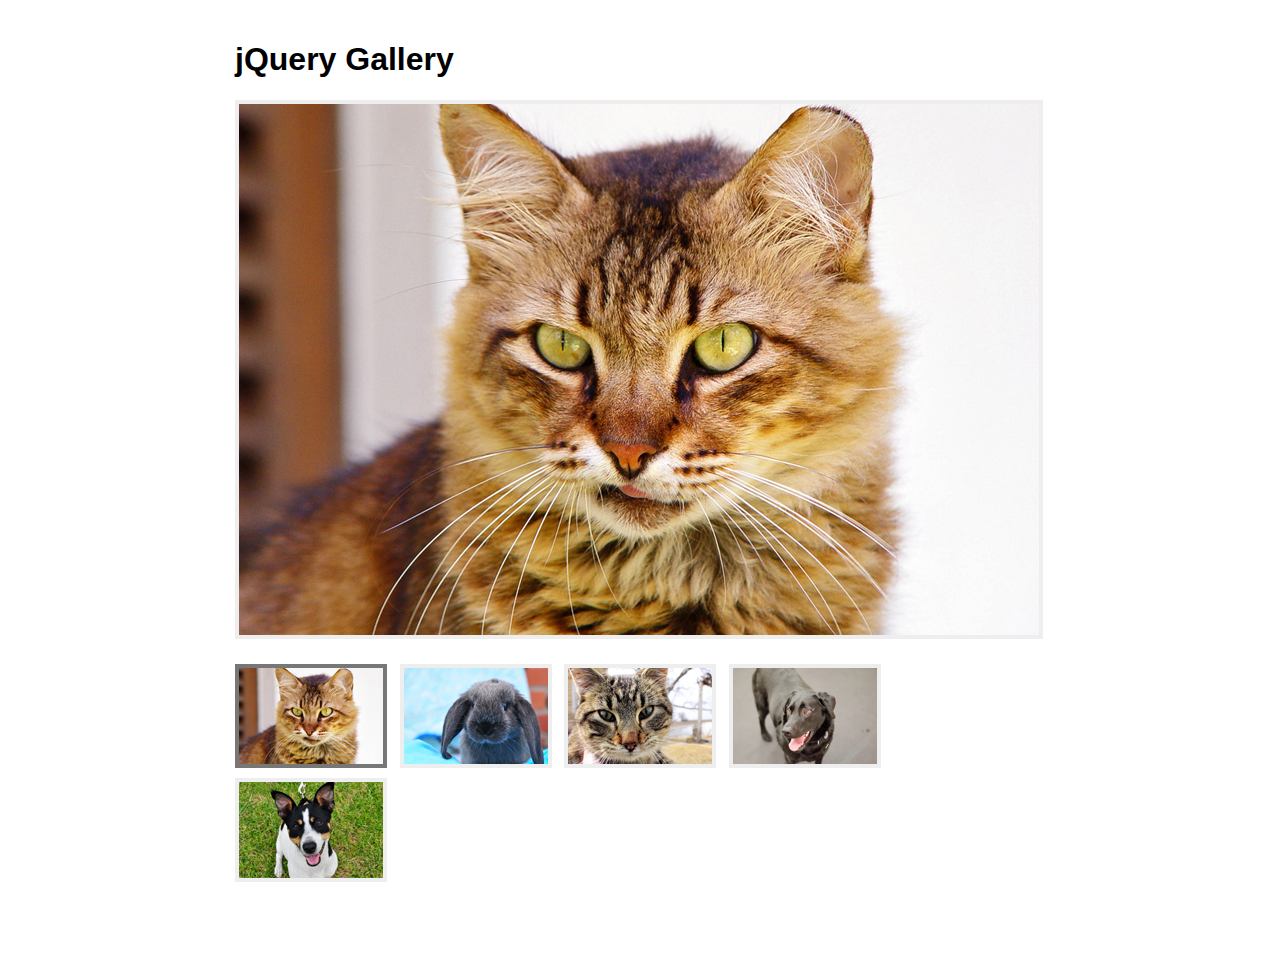
==== gallery-start/index.html @ 63d63bfc "finally working with fancybox images. most up to date fully working files" ====
<!DOCTYPE html>
<html>
<head>
  <title>jQuery Gallery</title>
  <link rel="stylesheet" href="stylesheet.css">
  <link rel="stylesheet" href="fancybox/jquery.fancybox.css" type="text/css" media="screen" />
</head>
<body>
  <div class="container clearfix">
    <div class="gallery">
      <h1>jQuery Gallery</h1>

      <div class="full">
          <!-- first image is viewable to start -->
          <a class="fancybox" href="images/petStoreImages/cat2Large.jpg"><img class="previewFull" src="images/petStoreImages/cat2Large.jpg" /></a>
      </div>

      <div class="previews">
          <a href="#" class="selected" data-full="images/petStoreImages/cat2Large.jpg"><img src="images/petStoreImages/cat2Small.jpg" /></a>
          <a href="#" data-full="images/petStoreImages/bunnyLarge.jpg"><img src="images/petStoreImages/bunnySmall.jpg" /></a>
          <a href="#" data-full="images/petStoreImages/cat1Large.jpg"><img src="images/petStoreImages/cat1Small.jpg" /></a>
          <a href="#" data-full="images/petStoreImages/dog1Large.jpg"><img src="images/petStoreImages/dog1Small.jpg" /></a>
          <a href="#" id="last" data-full="images/petStoreImages/dog2Large.jpg"><img src="images/petStoreImages/dog2Small.jpg" /></a>
      </div>

    </div>
  </div>

  <script src="http://ajax.googleapis.com/ajax/libs/jquery/1.10.2/jquery.min.js"></script>
  <script src="fancybox/jquery.fancybox.js?v=2.1.4"></script>
  <script>
    $(function() {
      $('.previews a').on('click', function(e){
        e.preventDefault();
        
        var src = $(this).data('full');
        // value of data-full is stored in src
        $('img.previewFull').attr('src', src).hide().fadeIn("slow");
        $('.full a').attr('href', src);

        // make img.previewFull an object apply the attribute method and in src attribute pass src variable (data-full)
        // $(".previews a").on("click", function(){
        //   $(".previewFull").fadeIn("slow", function(){
        //     console.log("this is working");
        //   });
        // });
      });

      $('.previews a').on('click', function(){
        $('.previews a').removeClass('selected');
        $(this).addClass('selected');
        //take .previews a and on click, removeClass selected and addClass to whatever you clicked (needs to be it's own event)

        // $(".previewFull:hidden:first").fadeIn("slow");
        // console.log("jumanji");
      });

      // $(".previews a").on("click", function(){
      //   $("img.previewFull:hidden:first").fadeIn(1800);
      //     console.log("jumanji");
      // });



      $(".fancybox").fancybox({});

      // $("a.fancybox-item.fancybox-close").on("click", function (){
      //   $("a img.previewFull").css({"display":"block"});
      //   console.log("cat Babies!");
      // });




      // $(this).addClass('selected');
      // $(this).prev().removeClass('selected');


      
      // $('.previewFull').on('click', function(){
      //   .fancybox.open(src);
      // });
    });
  </script>
</body>
</html>
---- gallery-start/stylesheet.css ----
*, *:before, *:after {
  -moz-box-sizing: border-box; -webkit-box-sizing: border-box; box-sizing: border-box;
 }

/*! normalize.css v3.0.1 | MIT License | git.io/normalize */html{font-family:sans-serif;-ms-text-size-adjust:100%;-webkit-text-size-adjust:100%}body{margin:0}article,aside,details,figcaption,figure,footer,header,hgroup,main,nav,section,summary{display:block}audio,canvas,progress,video{display:inline-block;vertical-align:baseline}audio:not([controls]){display:none;height:0}[hidden],template{display:none}a{background:0 0}a:active,a:hover{outline:0}abbr[title]{border-bottom:1px dotted}b,strong{font-weight:700}dfn{font-style:italic}h1{font-size:2em;margin:.67em 0}mark{background:#ff0;color:#000}small{font-size:80%}sub,sup{font-size:75%;line-height:0;position:relative;vertical-align:baseline}sup{top:-.5em}sub{bottom:-.25em}img{border:0}svg:not(:root){overflow:hidden}figure{margin:1em 40px}hr{-moz-box-sizing:content-box;box-sizing:content-box;height:0}pre{overflow:auto}code,kbd,pre,samp{font-family:monospace,monospace;font-size:1em}button,input,optgroup,select,textarea{color:inherit;font:inherit;margin:0}button{overflow:visible}button,select{text-transform:none}button,html input[type=button],input[type=reset],input[type=submit]{-webkit-appearance:button;cursor:pointer}button[disabled],html input[disabled]{cursor:default}button::-moz-focus-inner,input::-moz-focus-inner{border:0;padding:0}input{line-height:normal}input[type=checkbox],input[type=radio]{box-sizing:border-box;padding:0}input[type=number]::-webkit-inner-spin-button,input[type=number]::-webkit-outer-spin-button{height:auto}input[type=search]{-webkit-appearance:textfield;-moz-box-sizing:content-box;-webkit-box-sizing:content-box;box-sizing:content-box}input[type=search]::-webkit-search-cancel-button,input[type=search]::-webkit-search-decoration{-webkit-appearance:none}fieldset{border:1px solid silver;margin:0 2px;padding:.35em .625em .75em}legend{border:0;padding:0}textarea{overflow:auto}optgroup{font-weight:700}table{border-collapse:collapse;border-spacing:0}td,th{padding:0}

.clearfix:after {
   content: " ";
   visibility: hidden;
   display: block;
   height: 0;
   clear: both;
}


.container {
    width: 850px;
    margin: 0 auto;
    padding: 20px;
    padding-bottom: 40px;
    font-family: 'Calibri','CalibriRegular',Verdana,Arial,Helvetica,sans-serif;
}

.gallery {
  

}

.previews, .full, .desc {
    /*float: left;*/
    /*margin-right: 10px;*/
    margin-bottom: 25px;
}

.desc, .full {
    /*width: 400px;*/
    /*font-size: 12px;*/
    font-size: 0;
}

.desc h2 {
    margin-top: 0;
}

.previews {
  clear:both;
}

.previews a {
    display: inline-block;
    margin-bottom: 10px;
    margin-top:3em;
    margin-right: 1%;
    font-size: 0;
}

#last {
  margin-right: 0;
}

.full {
  float: left;
}

.full, .full img {
    /*height: 600px;*/
}

.previews a, .full {
    border: 4px solid #eee;
}

.previews a:hover, .previews a.selected {
    border: 4px solid #777;
}

.full img:hover {
    cursor: pointer;
}

.clearfix:after {
   content: ".";
   visibility: hidden;
   display: block;
   height: 0;
   clear: both;
}
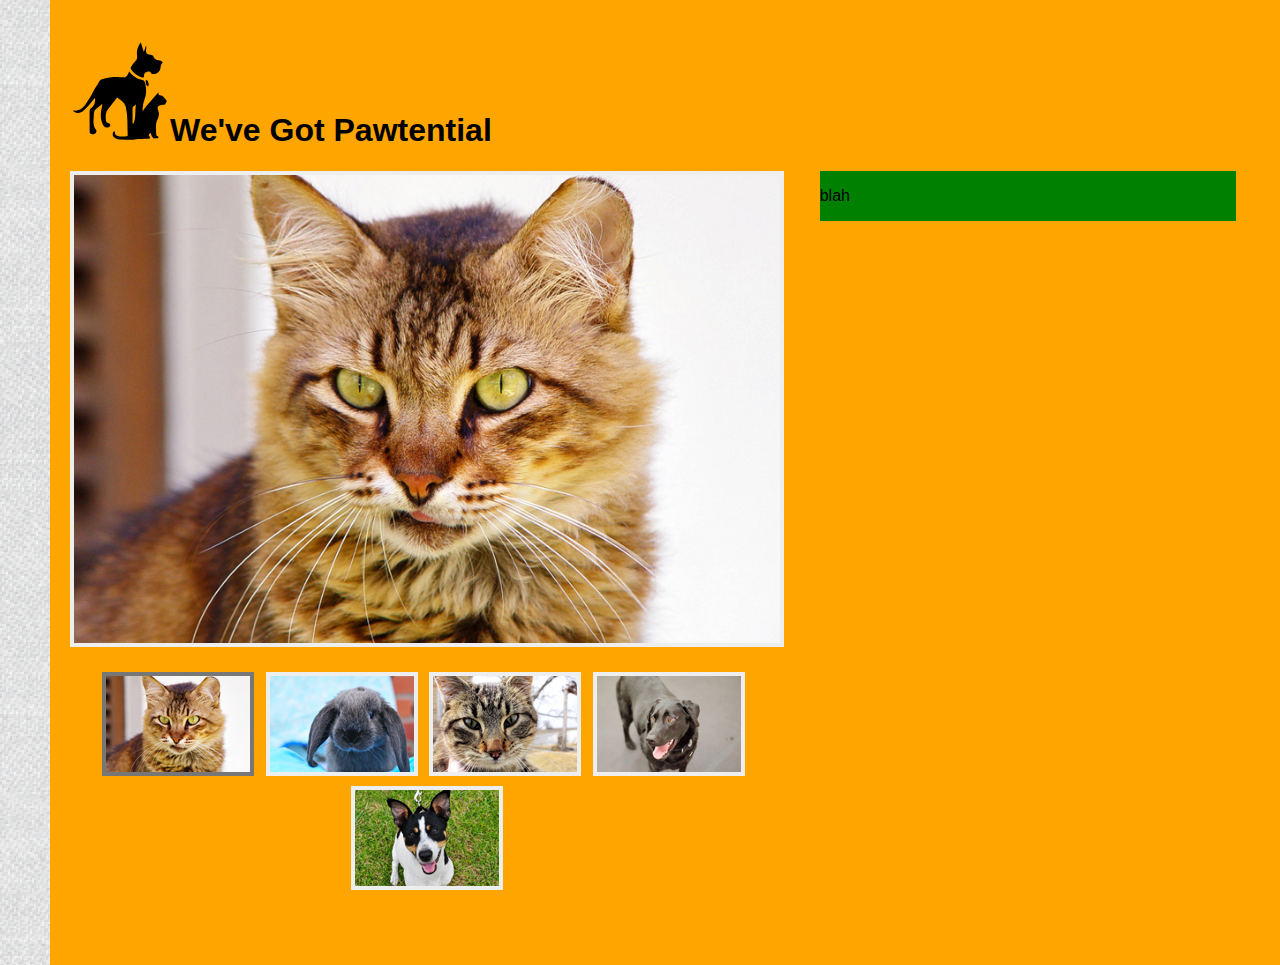
==== commit 452f494f: "Created layout left and right floating divs" ====
--- a/gallery-start/index.html
+++ b/gallery-start/index.html
@@ -1,14 +1,14 @@
 <!DOCTYPE html>
 <html>
 <head>
-  <title>jQuery Gallery</title>
+  <title>We've Got Pawtential</title>
   <link rel="stylesheet" href="stylesheet.css">
   <link rel="stylesheet" href="fancybox/jquery.fancybox.css" type="text/css" media="screen" />
 </head>
 <body>
   <div class="container clearfix">
     <div class="gallery">
-      <h1>jQuery Gallery</h1>
+      <h1><img src="images/pet store logo/icon_36480.svg" alt="">We've Got Pawtential</h1>
 
       <div class="full">
           <!-- first image is viewable to start -->
@@ -23,6 +23,9 @@
           <a href="#" id="last" data-full="images/petStoreImages/dog2Large.jpg"><img src="images/petStoreImages/dog2Small.jpg" /></a>
       </div>
 
+    </div>
+    <div class="sidebar">
+      <p> blah</p>
     </div>
   </div>
 
--- a/gallery-start/stylesheet.css
+++ b/gallery-start/stylesheet.css
@@ -12,24 +12,40 @@
    clear: both;
 }
 
+body {
+  background-image: url('images/45degreee_fabric_@2X.png');
+}
+
 
 .container {
-    width: 850px;
-    margin: 0 auto;
+    /*width: 1024px;*/
+    background: orange;
+    /*margin: 0 auto;*/
+    margin-left: 50px;
     padding: 20px;
     padding-bottom: 40px;
     font-family: 'Calibri','CalibriRegular',Verdana,Arial,Helvetica,sans-serif;
 }
 
+.sidebar {
+  float: left;
+  background: green;
+  width: 35%;
+  margin-top: 151px;
+}
+
 .gallery {
-  
-
+  /*background: pink;*/
+  margin-right: 3%;
+  float: left;
+  width: 60%;
 }
 
 .previews, .full, .desc {
     /*float: left;*/
     /*margin-right: 10px;*/
     margin-bottom: 25px;
+
 }
 
 .desc, .full {
@@ -44,6 +60,8 @@
 
 .previews {
   clear:both;
+ /* background: yellow;*/
+  text-align: center;
 }
 
 .previews a {
@@ -64,6 +82,7 @@
 
 .full, .full img {
     /*height: 600px;*/
+    width: 100%;
 }
 
 .previews a, .full {
@@ -76,12 +95,4 @@
 
 .full img:hover {
     cursor: pointer;
-}
-
-.clearfix:after {
-   content: ".";
-   visibility: hidden;
-   display: block;
-   height: 0;
-   clear: both;
 }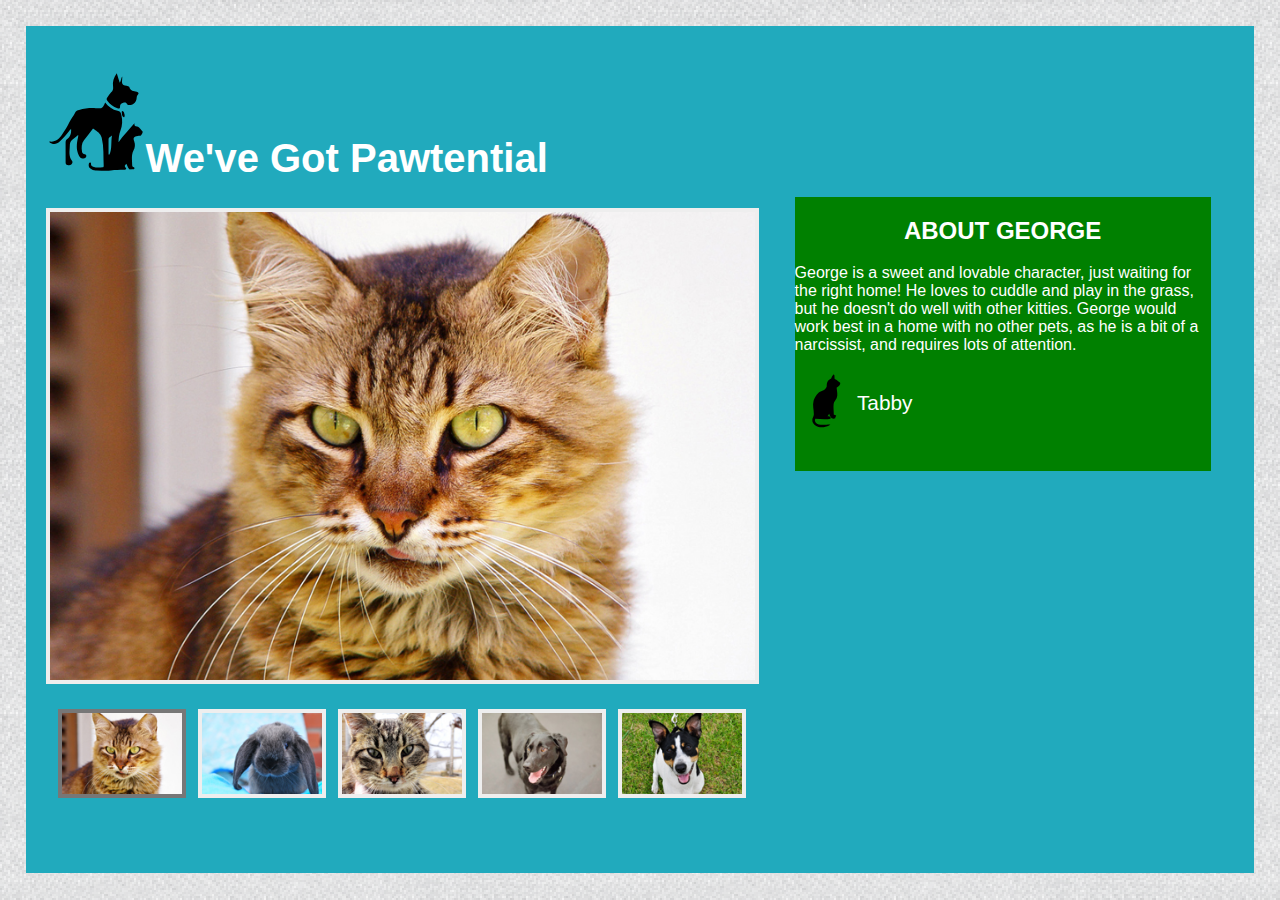
==== commit da19a68b: "adding CSS, adding icons, etc." ====
--- a/gallery-start/index.html
+++ b/gallery-start/index.html
@@ -25,7 +25,13 @@
 
     </div>
     <div class="sidebar">
-      <p> blah</p>
+      <h2>ABOUT GEORGE</h2>
+      <p>George is a sweet and lovable character, just waiting for the right home! He loves to cuddle and play in the grass, but he doesn't do well with other kitties. George would work best in a home with no other pets, as he is a bit of a narcissist, and requires lots of attention.</p>
+      <ul>
+        <li><img src="images/statsImages/catIcon/icon_17811.svg" /><p>Tabby</p></li>
+        <li><img src=""></li>
+      </ul>
+
     </div>
   </div>
 
--- a/gallery-start/stylesheet.css
+++ b/gallery-start/stylesheet.css
@@ -14,14 +14,18 @@
 
 body {
   background-image: url('images/45degreee_fabric_@2X.png');
+  color:#FFF;
+}
+h1 {
+  font-size: 2.5em;
+}
+h2 {
+  text-align: center;
 }
 
-
 .container {
-    /*width: 1024px;*/
-    background: orange;
-    /*margin: 0 auto;*/
-    margin-left: 50px;
+    margin:2%;
+    background: #21AABD;
     padding: 20px;
     padding-bottom: 40px;
     font-family: 'Calibri','CalibriRegular',Verdana,Arial,Helvetica,sans-serif;
@@ -33,7 +37,19 @@
   width: 35%;
   margin-top: 151px;
 }
-
+.sidebar ul {
+  list-style: none;
+  padding-left: 0;
+}
+.sidebar ul p {
+  vertical-align: top;
+  display:inline-block;
+  font-size: 1.3em;
+  
+}
+.sidebar img {
+  width:15%;
+}
 .gallery {
   /*background: pink;*/
   margin-right: 3%;
@@ -70,6 +86,10 @@
     margin-top:3em;
     margin-right: 1%;
     font-size: 0;
+    width:18%;
+}
+.previews a img {
+  width:100%;
 }
 
 #last {
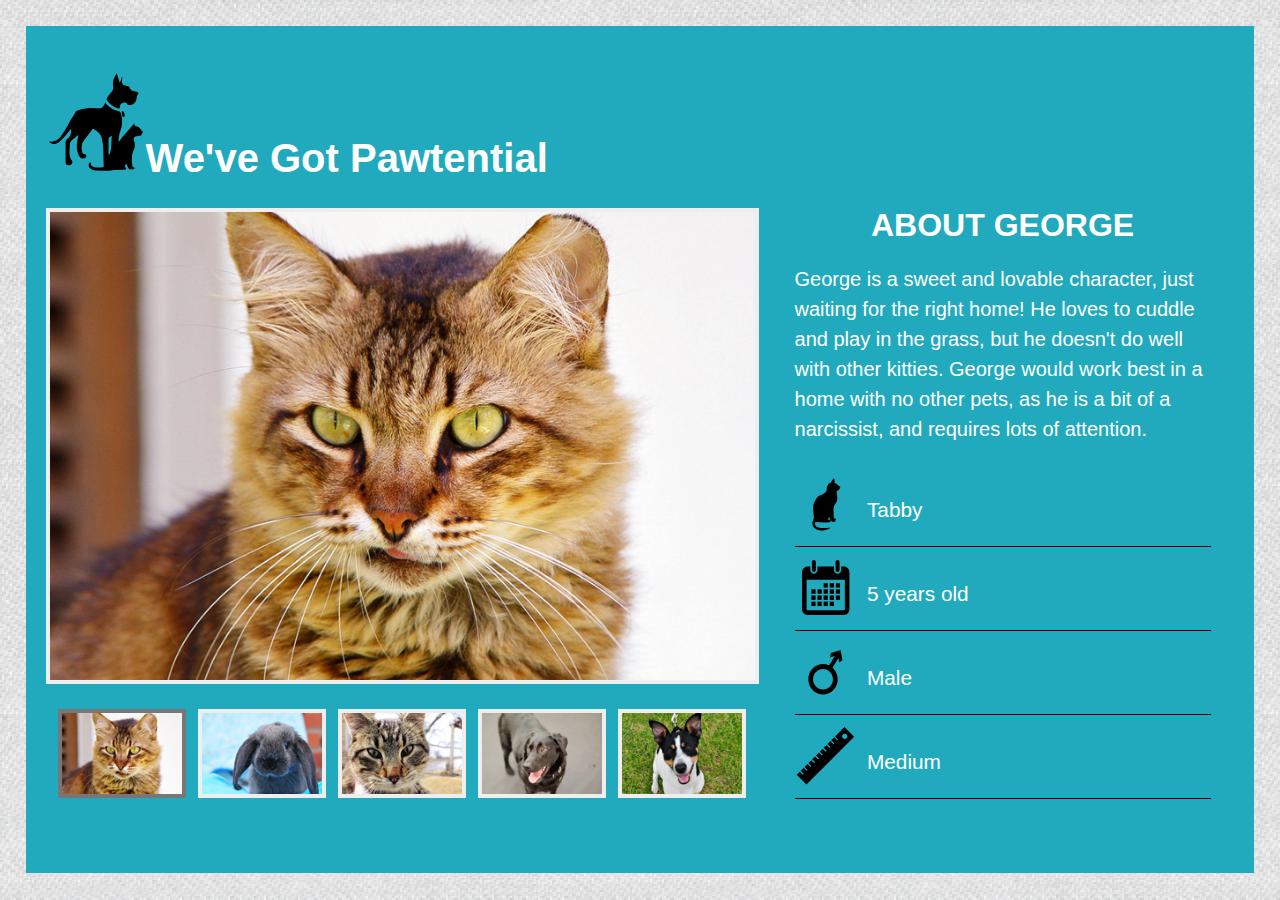
==== commit 83a54b40: "Layed out sidebar content" ====
--- a/gallery-start/index.html
+++ b/gallery-start/index.html
@@ -29,7 +29,9 @@
       <p>George is a sweet and lovable character, just waiting for the right home! He loves to cuddle and play in the grass, but he doesn't do well with other kitties. George would work best in a home with no other pets, as he is a bit of a narcissist, and requires lots of attention.</p>
       <ul>
         <li><img src="images/statsImages/catIcon/icon_17811.svg" /><p>Tabby</p></li>
-        <li><img src=""></li>
+        <li><span><img src="images/statsImages/calendarIcon/icon_6869.svg" alt=""></span><p>5 years old</p></img></li>
+        <li><img src="images/statsImages/manIcon/icon_13740.svg" alt=""><p>Male</p></img></li>
+        <li><img src="images/statsImages/rulerIcon/icon_29633.svg" alt=""><p>Medium</p></img></li>
       </ul>
 
     </div>
--- a/gallery-start/stylesheet.css
+++ b/gallery-start/stylesheet.css
@@ -16,12 +16,18 @@
   background-image: url('images/45degreee_fabric_@2X.png');
   color:#FFF;
 }
+
 h1 {
   font-size: 2.5em;
 }
+
 h2 {
   text-align: center;
 }
+
+/*.sidebar ul span {
+  width: 20%;
+}*/
 
 .container {
     margin:2%;
@@ -33,23 +39,42 @@
 
 .sidebar {
   float: left;
-  background: green;
+  /*background: green;*/
   width: 35%;
   margin-top: 151px;
 }
+
+.sidebar p {
+  font-size: 1.25em;
+  line-height: 1.5em;
+}
+
+.sidebar h2 {
+  font-size: 2em;
+  margin: 10px;
+}
+
 .sidebar ul {
   list-style: none;
   padding-left: 0;
 }
+
 .sidebar ul p {
   vertical-align: top;
   display:inline-block;
   font-size: 1.3em;
-  
+  padding-left: 10px;
 }
+
+.sidebar ul li {
+  padding-top: 10px;
+  border-bottom: 1px solid black;
+}
+
 .sidebar img {
   width:15%;
 }
+
 .gallery {
   /*background: pink;*/
   margin-right: 3%;
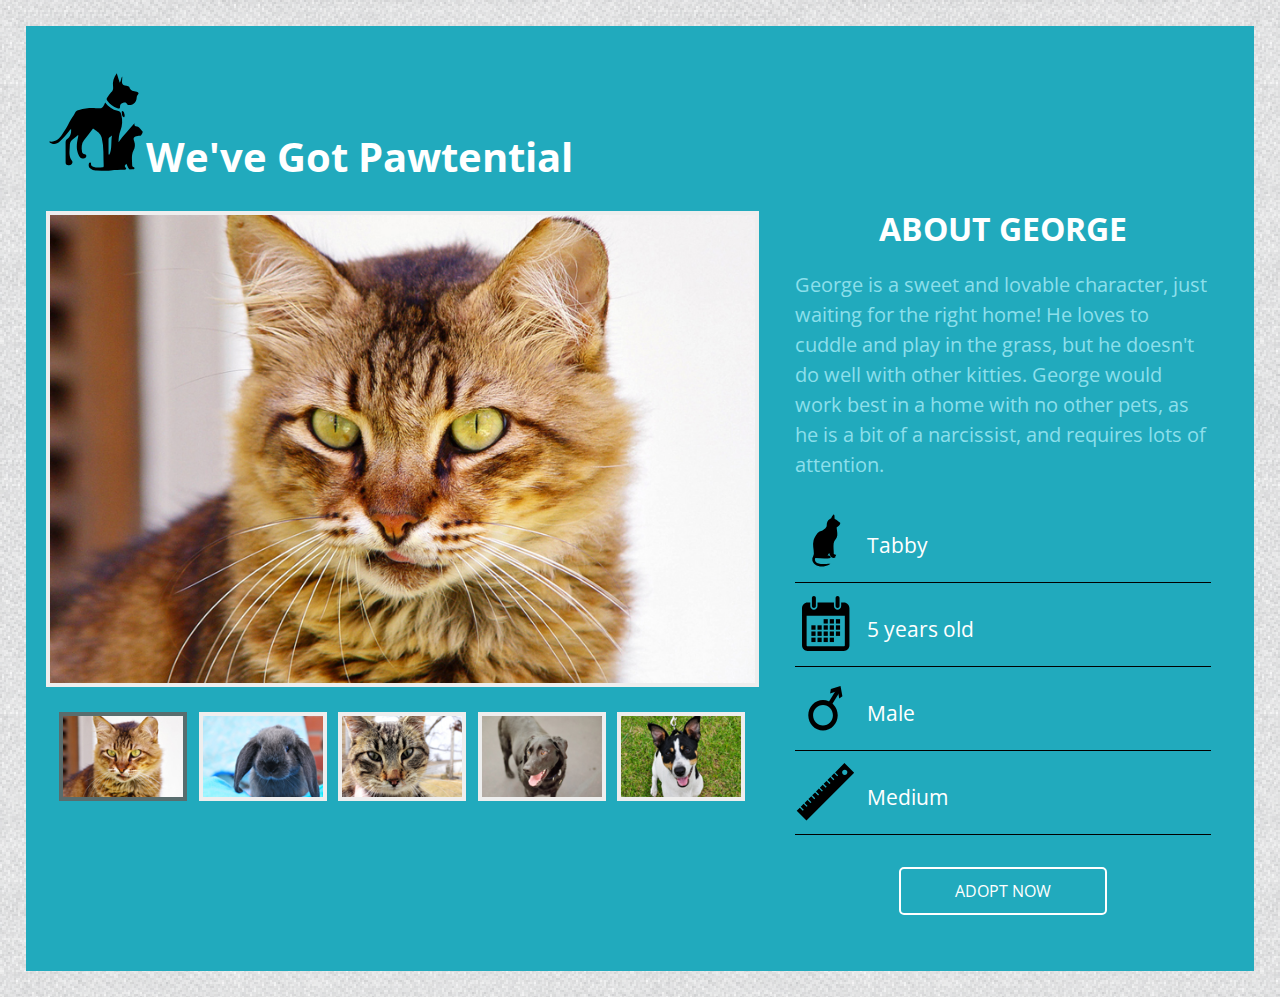
==== commit c3ae0d5d: "more updates" ====
--- a/gallery-start/index.html
+++ b/gallery-start/index.html
@@ -4,6 +4,7 @@
   <title>We've Got Pawtential</title>
   <link rel="stylesheet" href="stylesheet.css">
   <link rel="stylesheet" href="fancybox/jquery.fancybox.css" type="text/css" media="screen" />
+  <link href='http://fonts.googleapis.com/css?family=Open+Sans:400,700,300' rel='stylesheet' type='text/css'>
 </head>
 <body>
   <div class="container clearfix">
@@ -33,7 +34,7 @@
         <li><img src="images/statsImages/manIcon/icon_13740.svg" alt=""><p>Male</p></img></li>
         <li><img src="images/statsImages/rulerIcon/icon_29633.svg" alt=""><p>Medium</p></img></li>
       </ul>
-
+      <div class="button">Adopt Now</div>
     </div>
   </div>
 
--- a/gallery-start/stylesheet.css
+++ b/gallery-start/stylesheet.css
@@ -34,12 +34,12 @@
     background: #21AABD;
     padding: 20px;
     padding-bottom: 40px;
-    font-family: 'Calibri','CalibriRegular',Verdana,Arial,Helvetica,sans-serif;
+    font-family: "Open Sans",Helvetica, Arial, sans-serif;
 }
 
 .sidebar {
   float: left;
-  /*background: green;*/
+  
   width: 35%;
   margin-top: 151px;
 }
@@ -47,6 +47,7 @@
 .sidebar p {
   font-size: 1.25em;
   line-height: 1.5em;
+  color:#8cdfeb;
 }
 
 .sidebar h2 {
@@ -64,6 +65,7 @@
   display:inline-block;
   font-size: 1.3em;
   padding-left: 10px;
+  color:#FFF;
 }
 
 .sidebar ul li {
@@ -73,6 +75,21 @@
 
 .sidebar img {
   width:15%;
+}
+.sidebar .button {
+  border-radius: 5px;
+  border:2px solid #FFF;
+  text-align: center;
+  padding: 0.7em 1em;
+  width:50%;
+  margin:2em auto 1em;
+  text-transform: uppercase;
+  transition:background-color 0.5s, color 0.5s;
+}
+
+.sidebar .button:hover{
+  background-color:#FFF;
+  color:#21AABD;
 }
 
 .gallery {
@@ -135,7 +152,8 @@
 }
 
 .previews a:hover, .previews a.selected {
-    border: 4px solid #777;
+    border: 4px solid #586D6E;
+
 }
 
 .full img:hover {
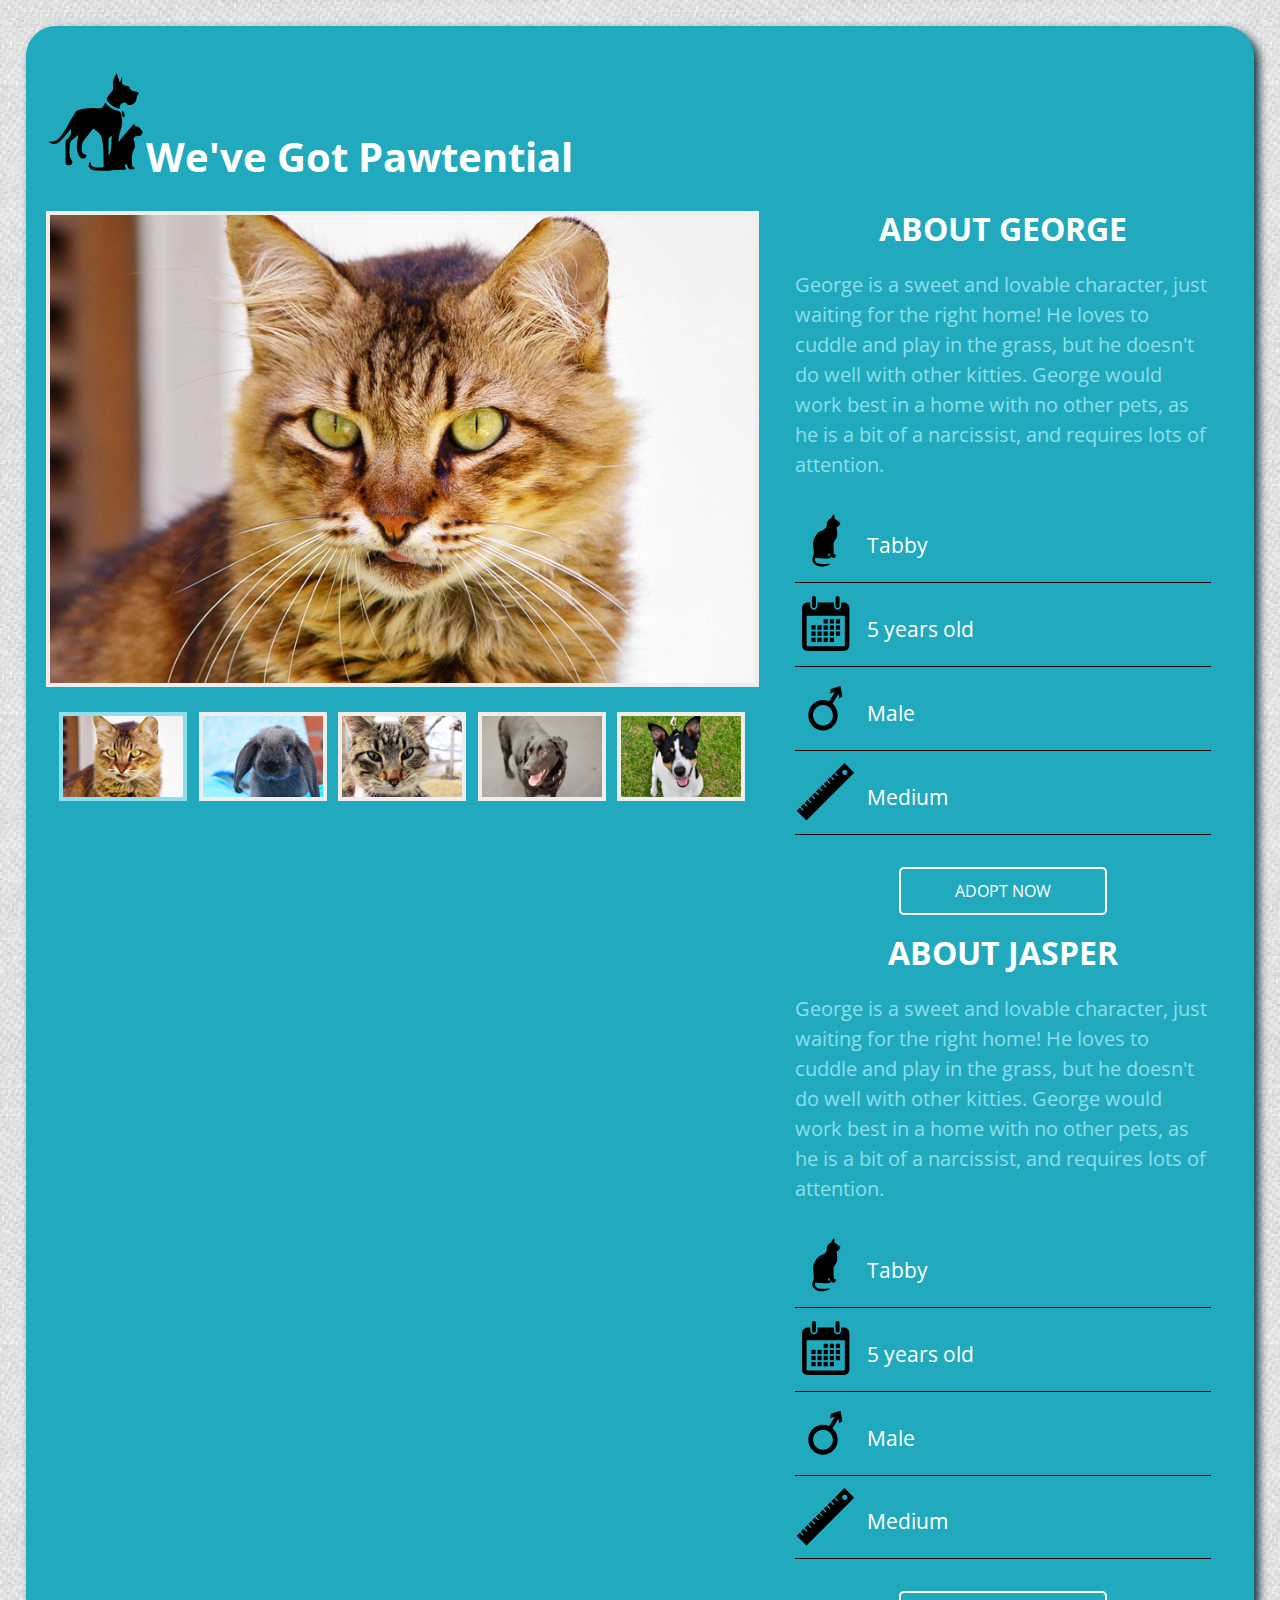
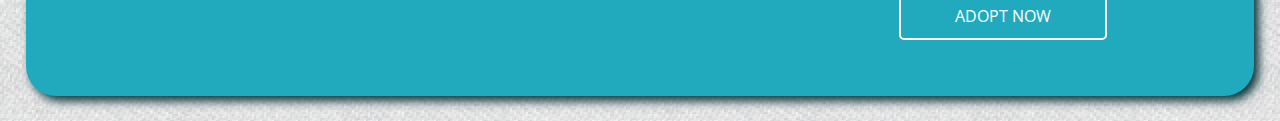
==== commit 2c85ab61: "Updated look of site" ====
--- a/gallery-start/index.html
+++ b/gallery-start/index.html
@@ -26,15 +26,31 @@
 
     </div>
     <div class="sidebar">
-      <h2>ABOUT GEORGE</h2>
-      <p>George is a sweet and lovable character, just waiting for the right home! He loves to cuddle and play in the grass, but he doesn't do well with other kitties. George would work best in a home with no other pets, as he is a bit of a narcissist, and requires lots of attention.</p>
-      <ul>
-        <li><img src="images/statsImages/catIcon/icon_17811.svg" /><p>Tabby</p></li>
-        <li><span><img src="images/statsImages/calendarIcon/icon_6869.svg" alt=""></span><p>5 years old</p></img></li>
-        <li><img src="images/statsImages/manIcon/icon_13740.svg" alt=""><p>Male</p></img></li>
-        <li><img src="images/statsImages/rulerIcon/icon_29633.svg" alt=""><p>Medium</p></img></li>
-      </ul>
-      <div class="button">Adopt Now</div>
+
+      <div class="George">
+        <h2>ABOUT GEORGE</h2>
+        <p>George is a sweet and lovable character, just waiting for the right home! He loves to cuddle and play in the grass, but he doesn't do well with other kitties. George would work best in a home with no other pets, as he is a bit of a narcissist, and requires lots of attention.</p>
+        <ul>
+          <li><img src="images/statsImages/catIcon/icon_17811.svg" /><p>Tabby</p></li>
+          <li><span><img src="images/statsImages/calendarIcon/icon_6869.svg" alt=""></span><p>5 years old</p></img></li>
+          <li><img src="images/statsImages/manIcon/icon_13740.svg" alt=""><p>Male</p></img></li>
+          <li><img src="images/statsImages/rulerIcon/icon_29633.svg" alt=""><p>Medium</p></img></li>
+        </ul>
+        <div class="button">Adopt Now</div>
+      </div>
+
+      <div class="Jasper">
+        <h2>ABOUT JASPER</h2>
+        <p>George is a sweet and lovable character, just waiting for the right home! He loves to cuddle and play in the grass, but he doesn't do well with other kitties. George would work best in a home with no other pets, as he is a bit of a narcissist, and requires lots of attention.</p>
+        <ul>
+          <li><img src="images/statsImages/catIcon/icon_17811.svg" /><p>Tabby</p></li>
+          <li><span><img src="images/statsImages/calendarIcon/icon_6869.svg" alt=""></span><p>5 years old</p></img></li>
+          <li><img src="images/statsImages/manIcon/icon_13740.svg" alt=""><p>Male</p></img></li>
+          <li><img src="images/statsImages/rulerIcon/icon_29633.svg" alt=""><p>Medium</p></img></li>
+        </ul>
+        <div class="button">Adopt Now</div>
+      </div>
+
     </div>
   </div>
 
@@ -51,11 +67,7 @@
         $('.full a').attr('href', src);
 
         // make img.previewFull an object apply the attribute method and in src attribute pass src variable (data-full)
-        // $(".previews a").on("click", function(){
-        //   $(".previewFull").fadeIn("slow", function(){
-        //     console.log("this is working");
-        //   });
-        // });
+
       });
 
       $('.previews a').on('click', function(){
@@ -63,35 +75,11 @@
         $(this).addClass('selected');
         //take .previews a and on click, removeClass selected and addClass to whatever you clicked (needs to be it's own event)
 
-        // $(".previewFull:hidden:first").fadeIn("slow");
-        // console.log("jumanji");
-      });
+        $(this).show()
 
-      // $(".previews a").on("click", function(){
-      //   $("img.previewFull:hidden:first").fadeIn(1800);
-      //     console.log("jumanji");
-      // });
+        $(".fancybox").fancybox({});
 
 
-
-      $(".fancybox").fancybox({});
-
-      // $("a.fancybox-item.fancybox-close").on("click", function (){
-      //   $("a img.previewFull").css({"display":"block"});
-      //   console.log("cat Babies!");
-      // });
-
-
-
-
-      // $(this).addClass('selected');
-      // $(this).prev().removeClass('selected');
-
-
-      
-      // $('.previewFull').on('click', function(){
-      //   .fancybox.open(src);
-      // });
     });
   </script>
 </body>
--- a/gallery-start/stylesheet.css
+++ b/gallery-start/stylesheet.css
@@ -35,6 +35,8 @@
     padding: 20px;
     padding-bottom: 40px;
     font-family: "Open Sans",Helvetica, Arial, sans-serif;
+    border-radius: 30px;
+    box-shadow: 5px 5px 10px #0a353b;
 }
 
 .sidebar {
@@ -152,7 +154,8 @@
 }
 
 .previews a:hover, .previews a.selected {
-    border: 4px solid #586D6E;
+    /*border: 4px solid #586D6E;*/
+    border: 4px solid #8cdfeb;
 
 }
 
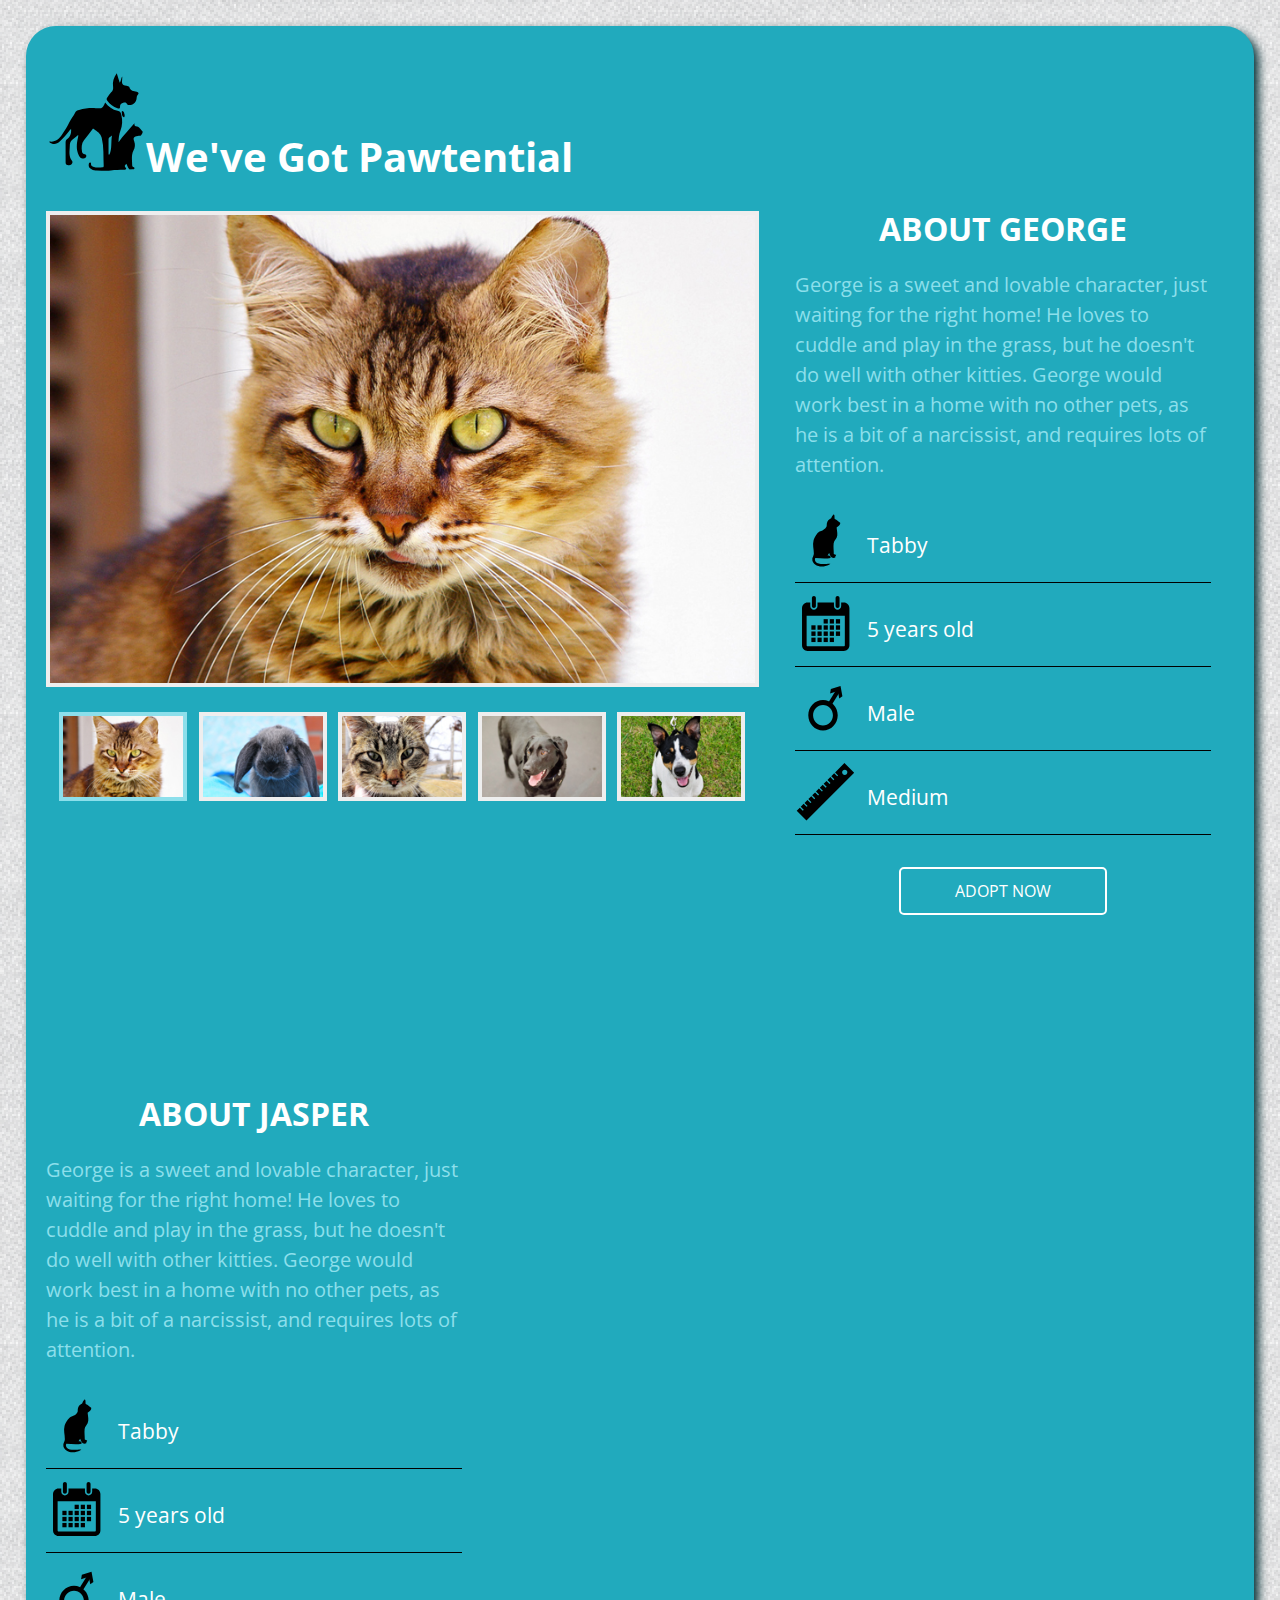
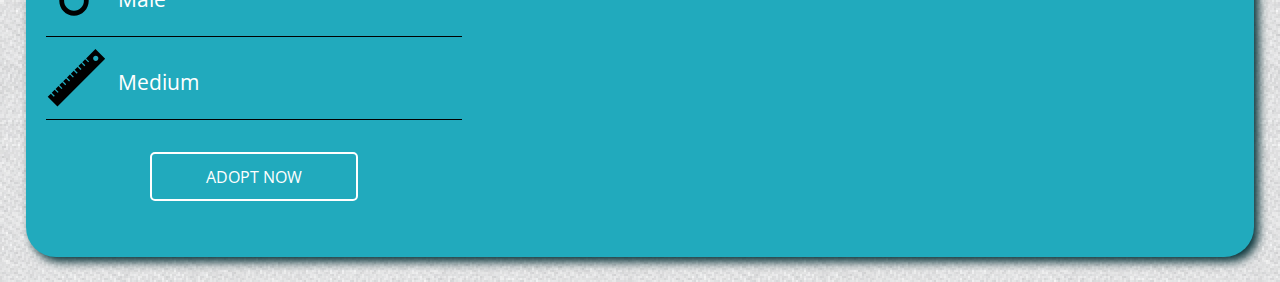
==== commit f8f62761: "got things working. only content needs updating" ====
--- a/gallery-start/index.html
+++ b/gallery-start/index.html
@@ -17,40 +17,35 @@
       </div>
 
       <div class="previews">
-          <a href="#" class="selected" data-full="images/petStoreImages/cat2Large.jpg"><img src="images/petStoreImages/cat2Small.jpg" /></a>
-          <a href="#" data-full="images/petStoreImages/bunnyLarge.jpg"><img src="images/petStoreImages/bunnySmall.jpg" /></a>
-          <a href="#" data-full="images/petStoreImages/cat1Large.jpg"><img src="images/petStoreImages/cat1Small.jpg" /></a>
-          <a href="#" data-full="images/petStoreImages/dog1Large.jpg"><img src="images/petStoreImages/dog1Small.jpg" /></a>
-          <a href="#" id="last" data-full="images/petStoreImages/dog2Large.jpg"><img src="images/petStoreImages/dog2Small.jpg" /></a>
+          <a href="#" class="selected" data-full="images/petStoreImages/cat2Large.jpg" data-animal="cat2"><img src="images/petStoreImages/cat2Small.jpg" /></a>
+          <a href="#" data-full="images/petStoreImages/bunnyLarge.jpg" data-animal="bunny"><img src="images/petStoreImages/bunnySmall.jpg" /></a>
+          <a href="#" data-full="images/petStoreImages/cat1Large.jpg" data-animal="cat1"><img src="images/petStoreImages/cat1Small.jpg" /></a>
+          <a href="#" data-full="images/petStoreImages/dog1Large.jpg" data-animal="dog1"><img src="images/petStoreImages/dog1Small.jpg" /></a>
+          <a href="#" id="last" data-full="images/petStoreImages/dog2Large.jpg" data-animal="dog2"><img src="images/petStoreImages/dog2Small.jpg" /></a>
       </div>
 
     </div>
-    <div class="sidebar">
-
-      <div class="George">
-        <h2>ABOUT GEORGE</h2>
-        <p>George is a sweet and lovable character, just waiting for the right home! He loves to cuddle and play in the grass, but he doesn't do well with other kitties. George would work best in a home with no other pets, as he is a bit of a narcissist, and requires lots of attention.</p>
-        <ul>
-          <li><img src="images/statsImages/catIcon/icon_17811.svg" /><p>Tabby</p></li>
-          <li><span><img src="images/statsImages/calendarIcon/icon_6869.svg" alt=""></span><p>5 years old</p></img></li>
-          <li><img src="images/statsImages/manIcon/icon_13740.svg" alt=""><p>Male</p></img></li>
-          <li><img src="images/statsImages/rulerIcon/icon_29633.svg" alt=""><p>Medium</p></img></li>
-        </ul>
-        <div class="button">Adopt Now</div>
-      </div>
-
-      <div class="Jasper">
-        <h2>ABOUT JASPER</h2>
-        <p>George is a sweet and lovable character, just waiting for the right home! He loves to cuddle and play in the grass, but he doesn't do well with other kitties. George would work best in a home with no other pets, as he is a bit of a narcissist, and requires lots of attention.</p>
-        <ul>
-          <li><img src="images/statsImages/catIcon/icon_17811.svg" /><p>Tabby</p></li>
-          <li><span><img src="images/statsImages/calendarIcon/icon_6869.svg" alt=""></span><p>5 years old</p></img></li>
-          <li><img src="images/statsImages/manIcon/icon_13740.svg" alt=""><p>Male</p></img></li>
-          <li><img src="images/statsImages/rulerIcon/icon_29633.svg" alt=""><p>Medium</p></img></li>
-        </ul>
-        <div class="button">Adopt Now</div>
-      </div>
-
+    <div class="sidebar sidebar-cat2">
+      <h2>ABOUT GEORGE</h2>
+      <p>George is a sweet and lovable character, just waiting for the right home! He loves to cuddle and play in the grass, but he doesn't do well with other kitties. George would work best in a home with no other pets, as he is a bit of a narcissist, and requires lots of attention.</p>
+      <ul>
+        <li><img src="images/statsImages/catIcon/icon_17811.svg" /><p>Tabby</p></li>
+        <li><span><img src="images/statsImages/calendarIcon/icon_6869.svg" alt=""></span><p>5 years old</p></img></li>
+        <li><img src="images/statsImages/manIcon/icon_13740.svg" alt=""><p>Male</p></img></li>
+        <li><img src="images/statsImages/rulerIcon/icon_29633.svg" alt=""><p>Medium</p></img></li>
+      </ul>
+      <div class="button">Adopt Now</div>
+    </div>
+    <div class="sidebar sidebar-bunny">
+      <h2>ABOUT JASPER</h2>
+      <p>George is a sweet and lovable character, just waiting for the right home! He loves to cuddle and play in the grass, but he doesn't do well with other kitties. George would work best in a home with no other pets, as he is a bit of a narcissist, and requires lots of attention.</p>
+      <ul>
+        <li><img src="images/statsImages/catIcon/icon_17811.svg" /><p>Tabby</p></li>
+        <li><span><img src="images/statsImages/calendarIcon/icon_6869.svg" alt=""></span><p>5 years old</p></img></li>
+        <li><img src="images/statsImages/manIcon/icon_13740.svg" alt=""><p>Male</p></img></li>
+        <li><img src="images/statsImages/rulerIcon/icon_29633.svg" alt=""><p>Medium</p></img></li>
+      </ul>
+      <div class="button">Adopt Now</div>
     </div>
   </div>
 
@@ -61,25 +56,57 @@
       $('.previews a').on('click', function(e){
         e.preventDefault();
         
-        var src = $(this).data('full');
+        var src = $(this).attr('data-full');
         // value of data-full is stored in src
         $('img.previewFull').attr('src', src).hide().fadeIn("slow");
         $('.full a').attr('href', src);
 
         // make img.previewFull an object apply the attribute method and in src attribute pass src variable (data-full)
-
+        // $(".previews a").on("click", function(){
+        //   $(".previewFull").fadeIn("slow", function(){
+        //     console.log("this is working");
+        //   });
+        // });
       });
 
       $('.previews a').on('click', function(){
         $('.previews a').removeClass('selected');
         $(this).addClass('selected');
+
+        var animal = $(this).attr("data-animal");
+        $(".sidebar").hide();
+        $(".sidebar-" + animal).show();
         //take .previews a and on click, removeClass selected and addClass to whatever you clicked (needs to be it's own event)
 
-        $(this).show()
+        // $(".previewFull:hidden:first").fadeIn("slow");
+        // console.log("jumanji");
+      });
 
-        $(".fancybox").fancybox({});
+      // $(".previews a").on("click", function(){
+      //   $("img.previewFull:hidden:first").fadeIn(1800);
+      //     console.log("jumanji");
+      // });
 
 
+
+      $(".fancybox").fancybox({});
+
+      // $("a.fancybox-item.fancybox-close").on("click", function (){
+      //   $("a img.previewFull").css({"display":"block"});
+      //   console.log("cat Babies!");
+      // });
+
+
+
+
+      // $(this).addClass('selected');
+      // $(this).prev().removeClass('selected');
+
+
+      
+      // $('.previewFull').on('click', function(){
+      //   .fancybox.open(src);
+      // });
     });
   </script>
 </body>
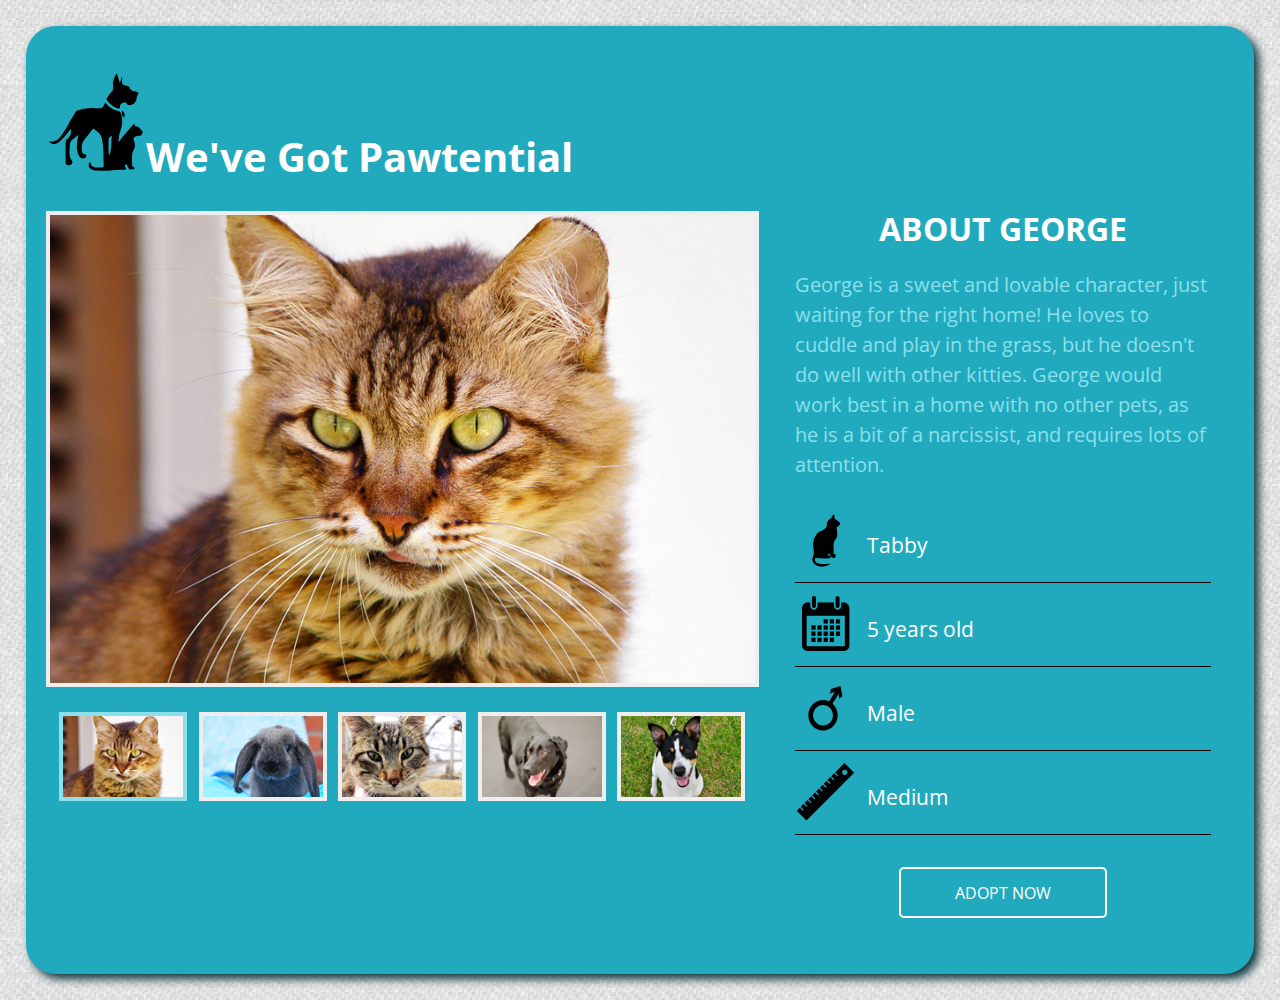
==== commit b719a1e0: "added all content, made sidebar change content properly." ====
--- a/gallery-start/index.html
+++ b/gallery-start/index.html
@@ -25,6 +25,7 @@
       </div>
 
     </div>
+
     <div class="sidebar sidebar-cat2">
       <h2>ABOUT GEORGE</h2>
       <p>George is a sweet and lovable character, just waiting for the right home! He loves to cuddle and play in the grass, but he doesn't do well with other kitties. George would work best in a home with no other pets, as he is a bit of a narcissist, and requires lots of attention.</p>
@@ -34,19 +35,56 @@
         <li><img src="images/statsImages/manIcon/icon_13740.svg" alt=""><p>Male</p></img></li>
         <li><img src="images/statsImages/rulerIcon/icon_29633.svg" alt=""><p>Medium</p></img></li>
       </ul>
-      <div class="button">Adopt Now</div>
+      <div class="button"><a href="#">Adopt Now</a></div>
     </div>
-    <div class="sidebar sidebar-bunny">
+
+    <div class="sidebar sidebar-bunny hidden">
       <h2>ABOUT JASPER</h2>
-      <p>George is a sweet and lovable character, just waiting for the right home! He loves to cuddle and play in the grass, but he doesn't do well with other kitties. George would work best in a home with no other pets, as he is a bit of a narcissist, and requires lots of attention.</p>
+      <p>Our favourite bunny-about-town, Jasper, enjoys lettuce, hopping around, and lady bunnies. He is well-mannered and would adjust well to just about any happy and healthy environment. Jasper is eager to find his forever home - click the link below to adopt him today!</p>
       <ul>
-        <li><img src="images/statsImages/catIcon/icon_17811.svg" /><p>Tabby</p></li>
-        <li><span><img src="images/statsImages/calendarIcon/icon_6869.svg" alt=""></span><p>5 years old</p></img></li>
+        <li><img src="images/statsImages/rabbitIcon/icon_9123.svg" /><p>American Blue</p></li>
+        <li><span><img src="images/statsImages/calendarIcon/icon_6869.svg" alt=""></span><p>2 years old</p></img></li>
         <li><img src="images/statsImages/manIcon/icon_13740.svg" alt=""><p>Male</p></img></li>
-        <li><img src="images/statsImages/rulerIcon/icon_29633.svg" alt=""><p>Medium</p></img></li>
+        <li><img src="images/statsImages/rulerIcon/icon_29633.svg" alt=""><p>Small</p></img></li>
       </ul>
-      <div class="button">Adopt Now</div>
+      <div class="button"><a href="#">Adopt Now</a></div>
     </div>
+
+  <div class="sidebar sidebar-cat1 hidden">
+    <h2>ABOUT JUMANJI</h2>
+    <p>Jumanji is a one-of-a-kind kitty, having previously been owned by Her Royal Highness, Queen Elizabeth II. But don't worry - while Jumanji does have royal manners, she's no snob! Her favourite passtime is lounging in the sun, but she can be more active at night, so light sleepers be warned. Jumanji will do best in a quiet home, mimicing her birthplace where she had lots of room in the Palace to make her own.</p>
+    <ul>
+      <li><img src="images/statsImages/catIcon/icon_17811.svg" /><p>Tabby</p></li>
+      <li><span><img src="images/statsImages/calendarIcon/icon_6869.svg" alt=""></span><p>10 years old</p></img></li>
+      <li><img src="images/statsImages/manIcon/icon_13740.svg" alt=""><p>Female</p></img></li>
+      <li><img src="images/statsImages/rulerIcon/icon_29633.svg" alt=""><p>Medium</p></img></li>
+    </ul>
+    <div class="button"><a href="#">Adopt Now</a></div>
+  </div>
+
+  <div class="sidebar sidebar-dog1 hidden">
+    <h2>ABOUT HUNTER</h2>
+    <p>This little doggy loves to go to market! Haha! Or anywhere else you want to go - he's full of energy and ready for an adventure. Hunter will love living with a larger family, and in a home with lots of yard space for him to run around and play. He would be ideal for a family with younger children who could keep up with him. Find out more about Hunter below!</p>
+    <ul>
+      <li><img src="images/statsImages/dogIcon/icon_364.svg" /><p>Black Lab</p></li>
+      <li><span><img src="images/statsImages/calendarIcon/icon_6869.svg" alt=""></span><p>5 years old</p></img></li>
+      <li><img src="images/statsImages/manIcon/icon_13740.svg" alt=""><p>Male</p></img></li>
+      <li><img src="images/statsImages/rulerIcon/icon_29633.svg" alt=""><p>Large</p></img></li>
+    </ul>
+    <div class="button"><a href="#">Adopt Now</a></div>
+  </div>
+
+
+  <div class="sidebar sidebar-dog2 hidden">
+    <h2>ABOUT CHAMP</h2>
+    <p>Champ is a special needs dog hat requires extra care. He's extremely friendly, but will need shots every day to keep him in tip-top shape. Because of this, Champ can only be adopted to a home willing to commit fully to his needs. That being said, Champ lives up to his name, and would be a wonderful addition to any caring home. His favourite activities are swimming outside, and playing fetch.</p>
+    <ul>
+      <li><img src="images/statsImages/dogIcon/icon_364.svg" /><p>Mix</p></li>
+      <li><span><img src="images/statsImages/calendarIcon/icon_6869.svg" alt=""></span><p>4 years old</p></img></li>
+      <li><img src="images/statsImages/manIcon/icon_13740.svg" alt=""><p>Male</p></img></li>
+      <li><img src="images/statsImages/rulerIcon/icon_29633.svg" alt=""><p>Medium</p></img></li>
+    </ul>
+    <div class="button"><a href="#">Adopt Now</a></div>
   </div>
 
   <script src="http://ajax.googleapis.com/ajax/libs/jquery/1.10.2/jquery.min.js"></script>
@@ -61,52 +99,19 @@
         $('img.previewFull').attr('src', src).hide().fadeIn("slow");
         $('.full a').attr('href', src);
 
-        // make img.previewFull an object apply the attribute method and in src attribute pass src variable (data-full)
-        // $(".previews a").on("click", function(){
-        //   $(".previewFull").fadeIn("slow", function(){
-        //     console.log("this is working");
-        //   });
-        // });
       });
 
       $('.previews a').on('click', function(){
         $('.previews a').removeClass('selected');
         $(this).addClass('selected');
+        //take .previews a and on click, removeClass selected and addClass to whatever you clicked (needs to be it's own event)
 
         var animal = $(this).attr("data-animal");
         $(".sidebar").hide();
         $(".sidebar-" + animal).show();
-        //take .previews a and on click, removeClass selected and addClass to whatever you clicked (needs to be it's own event)
-
-        // $(".previewFull:hidden:first").fadeIn("slow");
-        // console.log("jumanji");
       });
 
-      // $(".previews a").on("click", function(){
-      //   $("img.previewFull:hidden:first").fadeIn(1800);
-      //     console.log("jumanji");
-      // });
-
-
-
       $(".fancybox").fancybox({});
-
-      // $("a.fancybox-item.fancybox-close").on("click", function (){
-      //   $("a img.previewFull").css({"display":"block"});
-      //   console.log("cat Babies!");
-      // });
-
-
-
-
-      // $(this).addClass('selected');
-      // $(this).prev().removeClass('selected');
-
-
-      
-      // $('.previewFull').on('click', function(){
-      //   .fancybox.open(src);
-      // });
     });
   </script>
 </body>
--- a/gallery-start/stylesheet.css
+++ b/gallery-start/stylesheet.css
@@ -24,10 +24,6 @@
 h2 {
   text-align: center;
 }
-
-/*.sidebar ul span {
-  width: 20%;
-}*/
 
 .container {
     margin:2%;
@@ -81,36 +77,41 @@
 .sidebar .button {
   border-radius: 5px;
   border:2px solid #FFF;
-  text-align: center;
-  padding: 0.7em 1em;
   width:50%;
   margin:2em auto 1em;
+  text-align: center;
+  transition:background-color 0.5s;
+}
+.sidebar .button a {
+  text-decoration: none;
   text-transform: uppercase;
-  transition:background-color 0.5s, color 0.5s;
+  color: #FFF;
+  display:block;
+  width:100%;
+  transition:color 0.5s;
+  padding: 0.8em 0;
 }
 
 .sidebar .button:hover{
   background-color:#FFF;
+}
+
+.sidebar .button a:hover {
   color:#21AABD;
 }
 
 .gallery {
-  /*background: pink;*/
   margin-right: 3%;
   float: left;
   width: 60%;
 }
 
 .previews, .full, .desc {
-    /*float: left;*/
-    /*margin-right: 10px;*/
     margin-bottom: 25px;
 
 }
 
 .desc, .full {
-    /*width: 400px;*/
-    /*font-size: 12px;*/
     font-size: 0;
 }
 
@@ -120,7 +121,6 @@
 
 .previews {
   clear:both;
- /* background: yellow;*/
   text-align: center;
 }
 
@@ -145,7 +145,6 @@
 }
 
 .full, .full img {
-    /*height: 600px;*/
     width: 100%;
 }
 
@@ -154,11 +153,14 @@
 }
 
 .previews a:hover, .previews a.selected {
-    /*border: 4px solid #586D6E;*/
     border: 4px solid #8cdfeb;
 
 }
 
 .full img:hover {
     cursor: pointer;
+}
+
+.hidden {
+  display:none;
 }